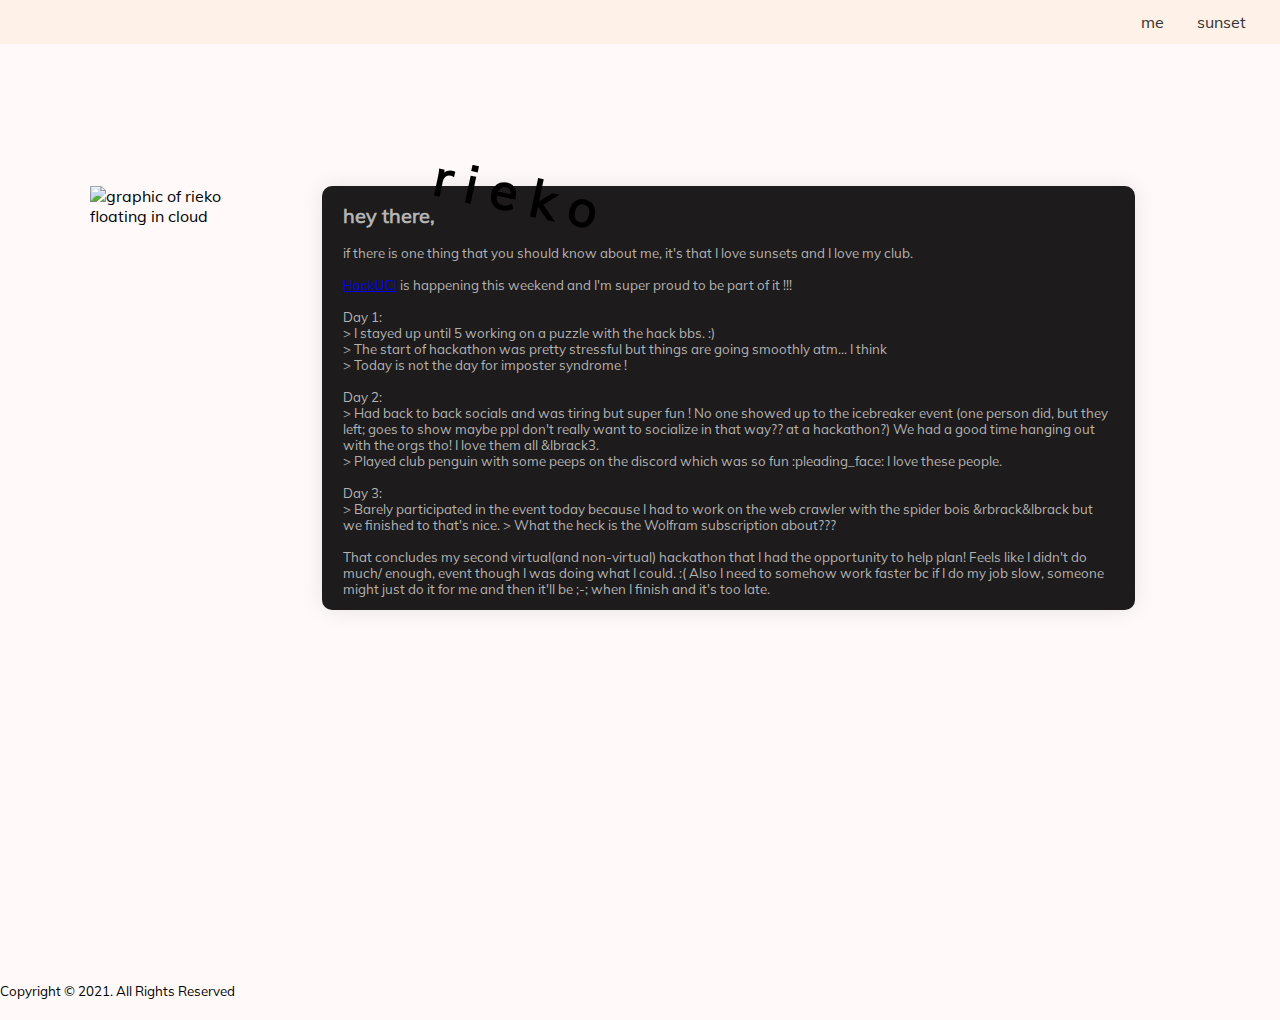
==== index.html @ 096e402c "navbar moved forward" ====
<!DOCTYPE html>
<html>
    <head>
        <title>hello, my name is rieko</title>
        <link rel="icon" href="./rsrc/cloud-icon.png">
        <link rel="stylesheet" href='./styles/styles.css'>
        <link rel="stylesheet" href='./styles/fonts.css'>

        <!-- Global site tag (gtag.js) - Google Analytics -->
        <script async src="https://www.googletagmanager.com/gtag/js?id=G-FPSFDPFFRW"></script>
        <script>
            window.dataLayer = window.dataLayer || [];
            function gtag(){dataLayer.push(arguments);}
            gtag('js', new Date());

            gtag('config', 'G-FPSFDPFFRW');
        </script>

    </head>
    <body>
        <div class="container">
            <div class="inner-container">
                <span class="tooltiptext">ree-A-ko</span>
                <h1>r i e k o</h1>
                
            </div>
            
            <img src="./rsrc/rieko.jpg" alt="graphic of rieko floating in cloud" style="max-width: 50%;" >
            <div class="card">
                <h2>
                hey there,
                </h2>
                <p>
                    if there is one thing that you should know about me,
                    it's that I love sunsets and I love my club.<br><br>

                    <a href="https://www.hackuci.com/">HackUCI</a> is 
                    happening this weekend and I'm super proud to be
                    part of it !!! <br><br>

                    Day 1:<br>
                    &gt I stayed up until 5 working on a puzzle with the hack bbs. :) <br>
                    &gt The start of hackathon was pretty stressful but things are going smoothly atm... I think <br>
                    &gt Today is not the day for imposter syndrome !<br><br>

                    Day 2:<br>
                    &gt Had back to back socials and was tiring but super fun ! 
                    No one showed up to the icebreaker event (one person 
                    did, but they left; goes to show maybe ppl don't really want 
                    to socialize in that way?? at a hackathon?) We had a good 
                    time hanging out with the orgs tho! I love them all &lbrack3.<br>
                    &gt Played club penguin with some peeps on the discord which was
                    so fun :pleading_face: I love these people.<br><br>

                    Day 3:<br>
                    &gt Barely participated in the event today because I had to work
                    on the web crawler with the spider bois &rbrack&lbrack but we 
                    finished to that's nice. 
                    &gt What the heck is the Wolfram subscription about??? <br><br>

                    That concludes my second virtual(and non-virtual) hackathon that
                    I had the opportunity to help plan! Feels like I didn't do much/
                    enough, event though I was doing what I could. :( Also I need to 
                    somehow work faster bc if I do my job slow, someone might just do
                    it for me and then it'll be ;-; when I finish and it's too late.
                </p>
            </div>
        </div>
        
        <div class="navbar">
            <a href="sunset.html">sunset</a>
            <a href="index.html">me</a>
        </div>


        <br>
        <br>
        <br>
        <br>
        <br>
        <br>
        <br>
        <br>
        <br>
        <br>
        <br>
        <br>
        <br>
        <br>
       <footer> <small>Copyright &copy; 2021. All Rights Reserved</small> </footer> 
    </body>
</html>
---- styles/styles.css ----
body {
    background-color: #fffaf9;
    font-family: "Mulish", sans-serif;
    display: inline;
}

.navbar {
    background-color: #fef1e7;
    position: fixed; 
    left: 0;
    top: 0; 
    width: 100%;
}

.navbar a {
    float: right;
    display: block;
    color: #333333;
    padding: 0.75rem 2.1rem 0.75rem 0px;
    text-decoration: none;
}

.navbar a:hover {
    color: black;
}

.container {
    display: flex;
    margin: 7%;
    margin-top: 13%;
    position: relative;
}

.inner-container {
    position:absolute;
    transform: rotate(12deg);
    margin-left: 30%;
    top: -30px;
    left: 10px;
    right: 10px;
    font-size: 2vw;
}

.inner-container .tooltiptext {
    visibility: hidden;
    width: 120px;
    background-color: black;
    color: #fff;
    text-align: center;
    border-radius: 6px;
    padding: 5px 10px;
    
}

.inner-container:hover .tooltiptext {
    visibility: visible;
}


.pictures {
    align-items: center;
    margin-left: auto;
    margin-right: auto;
}

.pictures img{
    display: block;
    margin-top: 2.5rem;
    margin-left: auto;
    margin-right: auto;
    width: 50rem;
    border-radius: 2.5%;
}

.card {
    background-color:#1d1b1b;
    box-shadow: 0px 0px 21px #e9e4e4;
    padding-left: 21px;
    padding-right: 21px;
    margin-left: 5%;
    margin-right: 5%;
    border-radius: 10px;
    width: 100%;
    color: #b4b4b4; 
    font-size: smaller;
}

#card a {
    color: #ffffff;
    background-color: #00ff00;
}
---- styles/fonts.css ----
/* mulish-200 - latin-ext_latin */
@font-face {
    font-family: 'Mulish';
    font-style: light;
    font-weight: 200;
    src: url('./fonts/mulish-v1-latin-ext_latin-200.eot'); /* IE9 Compat Modes */
    src: local(''),
         url('./fonts/mulish-v1-latin-ext_latin-200.eot?#iefix') format('embedded-opentype'), /* IE6-IE8 */
         url('./fonts/mulish-v1-latin-ext_latin-200.woff2') format('woff2'), /* Super Modern Browsers */
         url('./fonts/mulish-v1-latin-ext_latin-200.woff') format('woff'), /* Modern Browsers */
         url('./fonts/mulish-v1-latin-ext_latin-200.ttf') format('truetype'), /* Safari, Android, iOS */
         url('./fonts/mulish-v1-latin-ext_latin-200.svg#Mulish') format('svg'); /* Legacy iOS */
  }
  /* mulish-300 - latin-ext_latin */
  @font-face {
    font-family: 'Mulish';
    font-style: normal;
    font-weight: 300;
    src: url('./fonts/mulish-v1-latin-ext_latin-300.eot'); /* IE9 Compat Modes */
    src: local(''),
         url('./fonts/mulish-v1-latin-ext_latin-300.eot?#iefix') format('embedded-opentype'), /* IE6-IE8 */
         url('./fonts/mulish-v1-latin-ext_latin-300.woff2') format('woff2'), /* Super Modern Browsers */
         url('./fonts/mulish-v1-latin-ext_latin-300.woff') format('woff'), /* Modern Browsers */
         url('./fonts/mulish-v1-latin-ext_latin-300.ttf') format('truetype'), /* Safari, Android, iOS */
         url('./fonts/mulish-v1-latin-ext_latin-300.svg#Mulish') format('svg'); /* Legacy iOS */
  }
  /* mulish-regular - latin-ext_latin */
  @font-face {
    font-family: 'Mulish';
    font-style: normal;
    font-weight: 400;
    src: url('./fonts/mulish-v1-latin-ext_latin-regular.eot'); /* IE9 Compat Modes */
    src: local(''),
         url('./fonts/mulish-v1-latin-ext_latin-regular.eot?#iefix') format('embedded-opentype'), /* IE6-IE8 */
         url('./fonts/mulish-v1-latin-ext_latin-regular.woff2') format('woff2'), /* Super Modern Browsers */
         url('./fonts/mulish-v1-latin-ext_latin-regular.woff') format('woff'), /* Modern Browsers */
         url('./fonts/mulish-v1-latin-ext_latin-regular.ttf') format('truetype'), /* Safari, Android, iOS */
         url('./fonts/mulish-v1-latin-ext_latin-regular.svg#Mulish') format('svg'); /* Legacy iOS */
  }
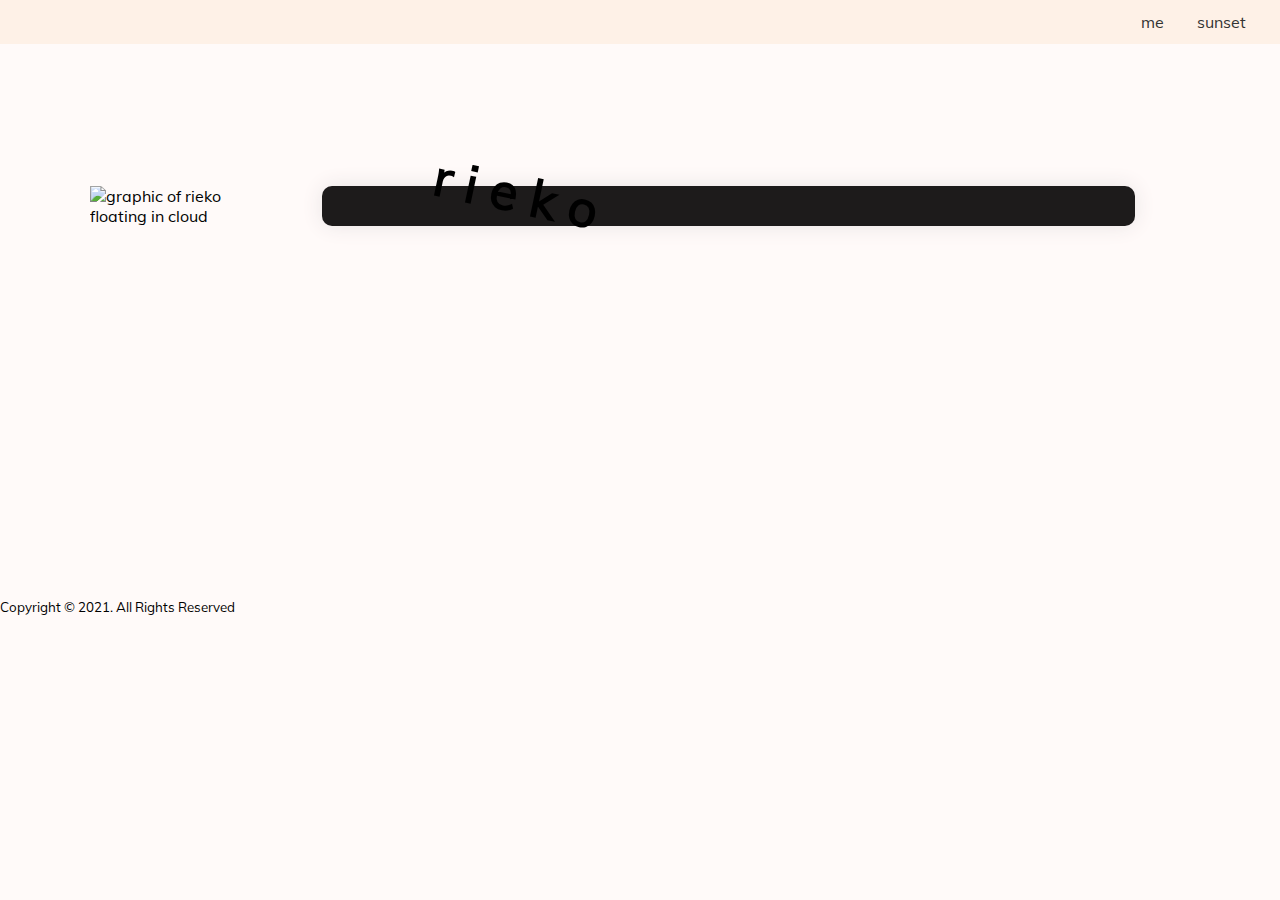
==== commit 4d861f66: "delete some" ====
--- a/index.html
+++ b/index.html
@@ -27,43 +27,6 @@
             
             <img src="./rsrc/rieko.jpg" alt="graphic of rieko floating in cloud" style="max-width: 50%;" >
             <div class="card">
-                <h2>
-                hey there,
-                </h2>
-                <p>
-                    if there is one thing that you should know about me,
-                    it's that I love sunsets and I love my club.<br><br>
-
-                    <a href="https://www.hackuci.com/">HackUCI</a> is 
-                    happening this weekend and I'm super proud to be
-                    part of it !!! <br><br>
-
-                    Day 1:<br>
-                    &gt I stayed up until 5 working on a puzzle with the hack bbs. :) <br>
-                    &gt The start of hackathon was pretty stressful but things are going smoothly atm... I think <br>
-                    &gt Today is not the day for imposter syndrome !<br><br>
-
-                    Day 2:<br>
-                    &gt Had back to back socials and was tiring but super fun ! 
-                    No one showed up to the icebreaker event (one person 
-                    did, but they left; goes to show maybe ppl don't really want 
-                    to socialize in that way?? at a hackathon?) We had a good 
-                    time hanging out with the orgs tho! I love them all &lbrack3.<br>
-                    &gt Played club penguin with some peeps on the discord which was
-                    so fun :pleading_face: I love these people.<br><br>
-
-                    Day 3:<br>
-                    &gt Barely participated in the event today because I had to work
-                    on the web crawler with the spider bois &rbrack&lbrack but we 
-                    finished to that's nice. 
-                    &gt What the heck is the Wolfram subscription about??? <br><br>
-
-                    That concludes my second virtual(and non-virtual) hackathon that
-                    I had the opportunity to help plan! Feels like I didn't do much/
-                    enough, event though I was doing what I could. :( Also I need to 
-                    somehow work faster bc if I do my job slow, someone might just do
-                    it for me and then it'll be ;-; when I finish and it's too late.
-                </p>
             </div>
         </div>
         
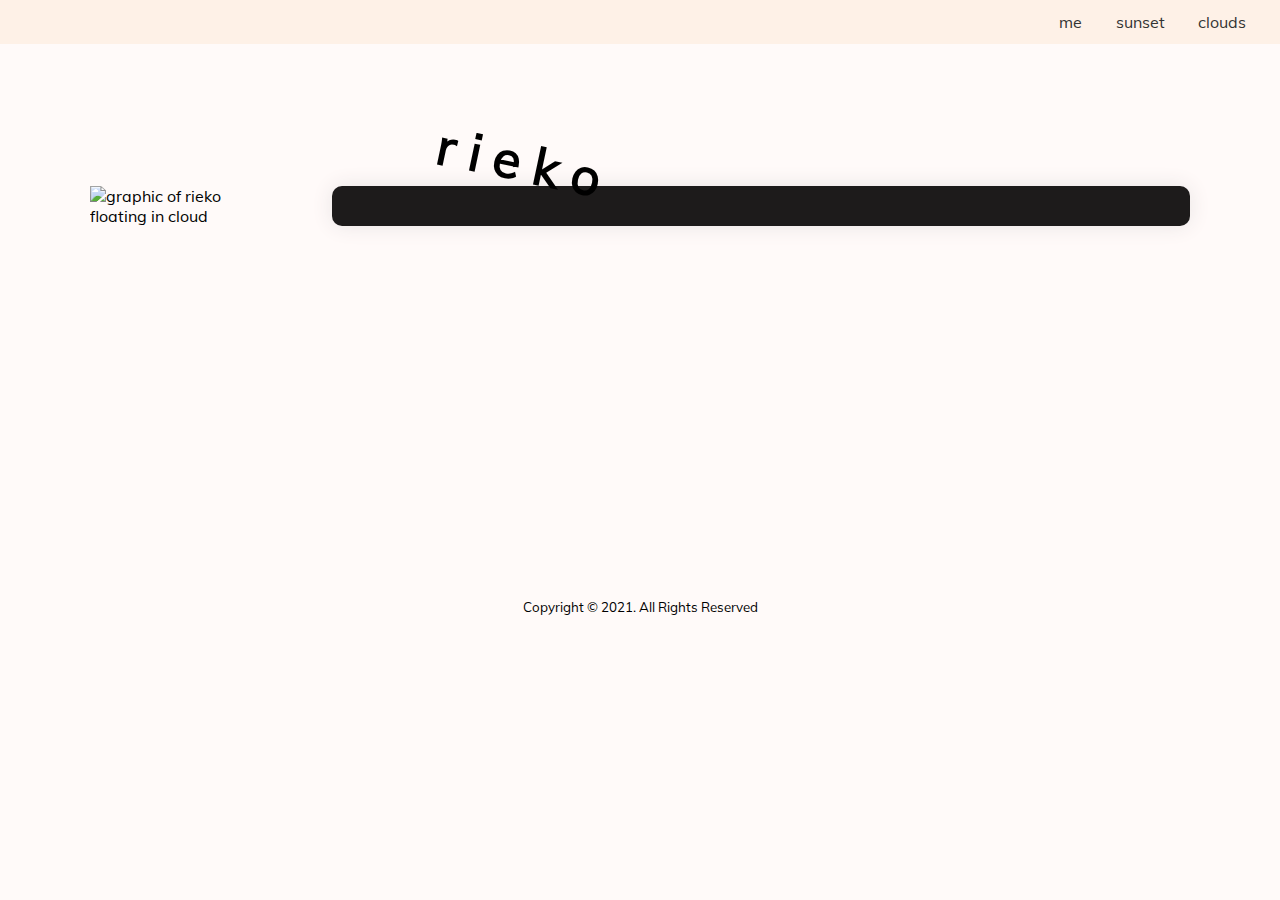
==== commit cd322aa1: "changes to margin for landing page" ====
--- a/index.html
+++ b/index.html
@@ -20,19 +20,22 @@
     <body>
         <div class="container">
             <div class="inner-container">
-                <span class="tooltiptext">ree-A-ko</span>
+                <!--i don't like it so i'll remove it for now-->
+                <!-- <span class="tooltiptext">ree-A-ko</span> -->
                 <h1>r i e k o</h1>
                 
             </div>
             
-            <img src="./rsrc/rieko.jpg" alt="graphic of rieko floating in cloud" style="max-width: 50%;" >
+            <!--how can i make this image brighter-->
+            <img src="./rsrc/snoot-min.png" alt="graphic of rieko floating in cloud" style="max-width: 45vw;" >
             <div class="card">
             </div>
         </div>
         
         <div class="navbar">
+            <a href="clouds.html">clouds</a>
             <a href="sunset.html">sunset</a>
-            <a href="index.html">me</a>
+            <a href=".">me</a>
         </div>
 
 
--- a/styles/styles.css
+++ b/styles/styles.css
@@ -78,7 +78,7 @@
     padding-left: 21px;
     padding-right: 21px;
     margin-left: 5%;
-    margin-right: 5%;
+    /* margin-right: 5%; */
     border-radius: 10px;
     width: 100%;
     color: #b4b4b4; 
@@ -89,3 +89,7 @@
     color: #ffffff;
     background-color: #00ff00;
 }
+
+footer {
+    text-align: center;
+}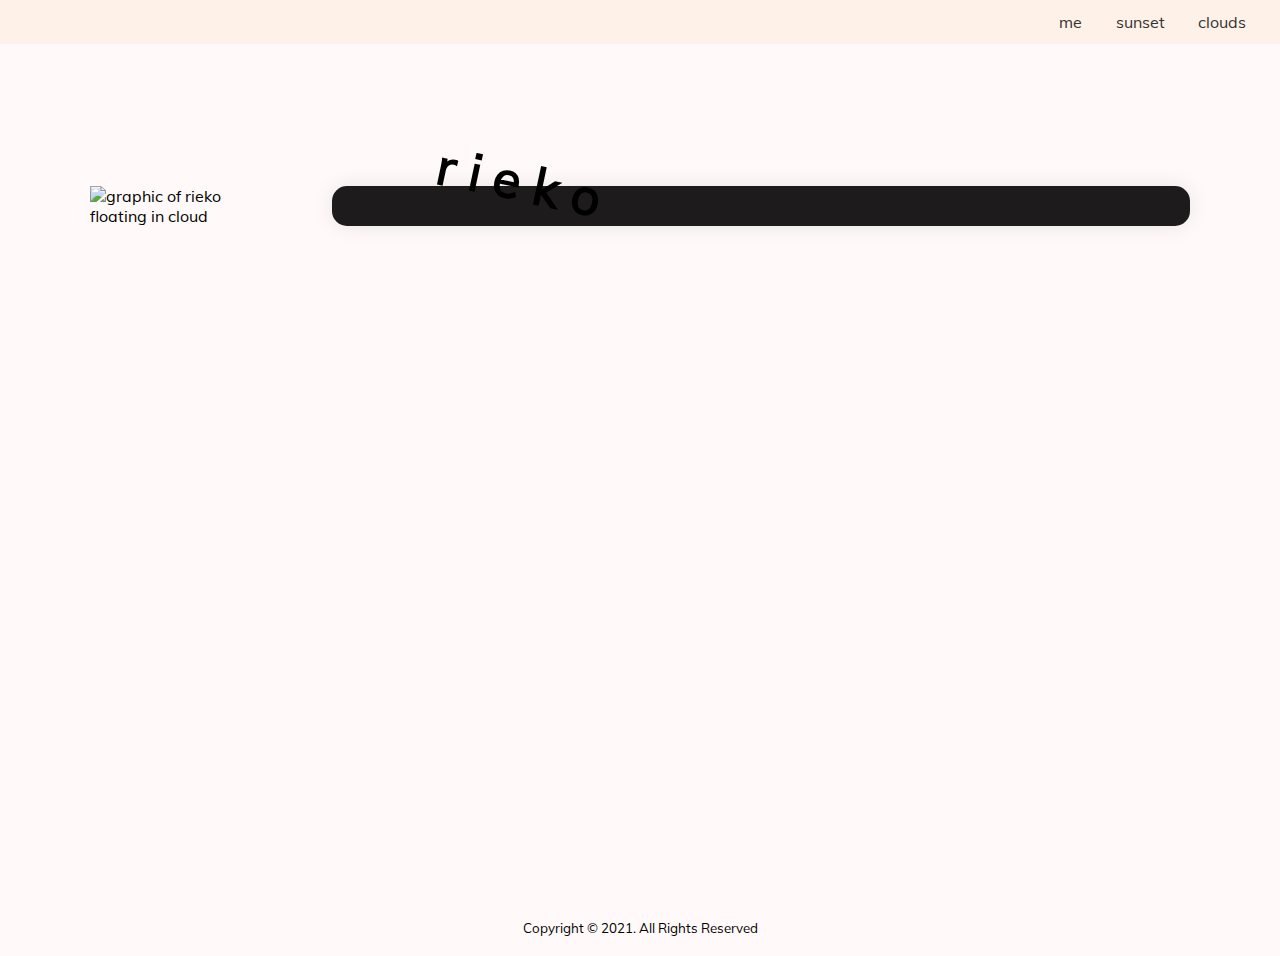
==== commit ef41ee64: "copyright at bottom of the page" ====
--- a/index.html
+++ b/index.html
@@ -18,41 +18,27 @@
 
     </head>
     <body>
-        <div class="container">
-            <div class="inner-container">
-                <!--i don't like it so i'll remove it for now-->
-                <!-- <span class="tooltiptext">ree-A-ko</span> -->
-                <h1>r i e k o</h1>
+        <div class="content-wrapper">
+            <div class="container">
+                <div class="inner-container">
+                    <!--i don't like it so i'll remove it for now-->
+                    <!-- <span class="tooltiptext">ree-A-ko</span> -->
+                    <h1>r i e k o</h1>
+                    
+                </div>
                 
+                <!--how can i make this image brighter-->
+                <img src="./rsrc/snoot-min.png" alt="graphic of rieko floating in cloud" style="max-width: 45vw;" >
+                <div class="card">
+                </div>
             </div>
             
-            <!--how can i make this image brighter-->
-            <img src="./rsrc/snoot-min.png" alt="graphic of rieko floating in cloud" style="max-width: 45vw;" >
-            <div class="card">
+            <div class="navbar">
+                <a href="clouds.html">clouds</a>
+                <a href="sunset.html">sunset</a>
+                <a href=".">me</a>
             </div>
         </div>
-        
-        <div class="navbar">
-            <a href="clouds.html">clouds</a>
-            <a href="sunset.html">sunset</a>
-            <a href=".">me</a>
-        </div>
-
-
-        <br>
-        <br>
-        <br>
-        <br>
-        <br>
-        <br>
-        <br>
-        <br>
-        <br>
-        <br>
-        <br>
-        <br>
-        <br>
-        <br>
-       <footer> <small>Copyright &copy; 2021. All Rights Reserved</small> </footer> 
+        <div class="footer"> <small>Copyright &copy; 2021. All Rights Reserved</small> </div> 
     </body>
 </html>
--- a/styles/styles.css
+++ b/styles/styles.css
@@ -1,4 +1,5 @@
-body {
+html, body {
+    height: 100%;
     background-color: #fffaf9;
     font-family: "Mulish", sans-serif;
     display: inline;
@@ -35,7 +36,7 @@
     position:absolute;
     transform: rotate(12deg);
     margin-left: 30%;
-    top: -30px;
+    top: -1.2vh;
     left: 10px;
     right: 10px;
     font-size: 2vw;
@@ -68,7 +69,8 @@
     margin-top: 2.5rem;
     margin-left: auto;
     margin-right: auto;
-    width: 50rem;
+    width: 82vw;
+    max-width: 50rem;
     border-radius: 2.5%;
 }
 
@@ -78,8 +80,7 @@
     padding-left: 21px;
     padding-right: 21px;
     margin-left: 5%;
-    /* margin-right: 5%; */
-    border-radius: 10px;
+    border-radius: 15px;
     width: 100%;
     color: #b4b4b4; 
     font-size: smaller;
@@ -90,6 +91,14 @@
     background-color: #00ff00;
 }
 
-footer {
-    text-align: center;
+.content-wrapper {
+    overflow: auto;
+    min-height: 100%;
+    margin 0;
+}
+
+.footer {
+    /* margin: 0; */
+    display: flex; 
+    justify-content: center; 
 }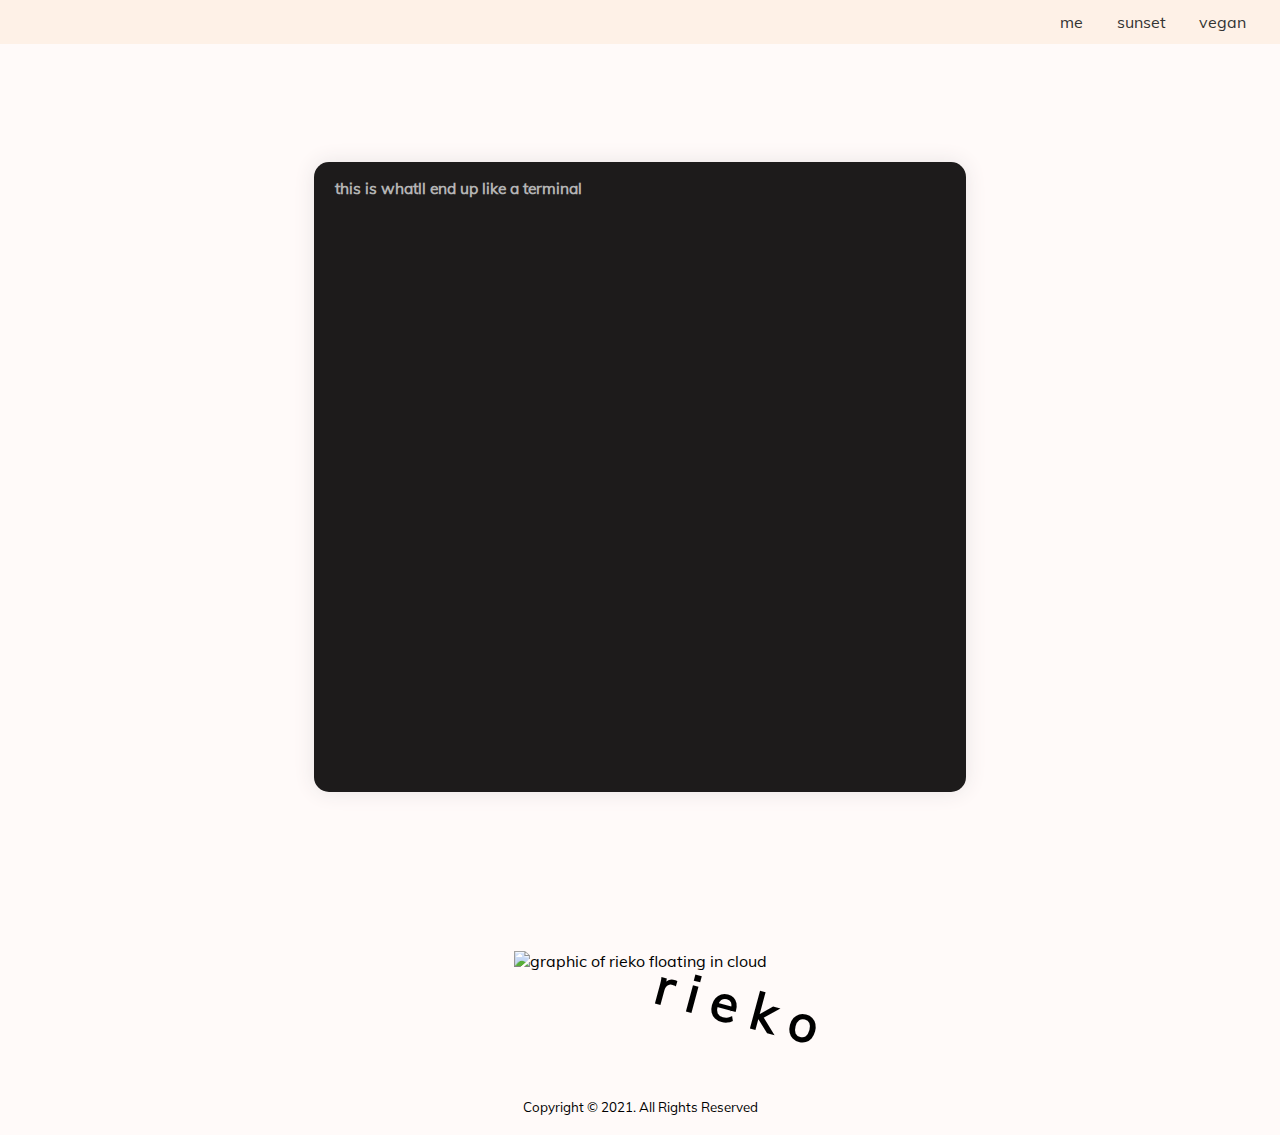
==== commit 4cec118a: "embedded at map !" ====
--- a/index.html
+++ b/index.html
@@ -1,7 +1,12 @@
 <!DOCTYPE html>
 <html>
     <head>
+        <!-- mega meta -->
         <title>hello, my name is rieko</title>
+        <meta charset="utf-8">
+        <meta name="viewport" content="width=device-width, initial-scale=1">
+
+        <!-- styling -->
         <link rel="icon" href="./rsrc/cloud-icon.png">
         <link rel="stylesheet" href='./styles/styles.css'>
         <link rel="stylesheet" href='./styles/fonts.css'>
@@ -18,8 +23,13 @@
 
     </head>
     <body>
+        <!-- <div class="ah">im still proud of you (❁´◡`❁)</div> -->
         <div class="content-wrapper">
             <div class="container">
+                <div class="card">
+                    <h3>this is whatll end up like a terminal</h3>
+                </div>
+                
                 <div class="inner-container">
                     <!--i don't like it so i'll remove it for now-->
                     <!-- <span class="tooltiptext">ree-A-ko</span> -->
@@ -29,12 +39,12 @@
                 
                 <!--how can i make this image brighter-->
                 <img src="./rsrc/snoot-min.png" alt="graphic of rieko floating in cloud" style="max-width: 45vw;" >
-                <div class="card">
-                </div>
+               
             </div>
             
             <div class="navbar">
-                <a href="clouds.html">clouds</a>
+                <!-- <a href="clouds.html">clouds</a> -->
+                <a href="vegan.html">vegan</a>
                 <a href="sunset.html">sunset</a>
                 <a href=".">me</a>
             </div>
--- a/styles/styles.css
+++ b/styles/styles.css
@@ -3,6 +3,12 @@
     background-color: #fffaf9;
     font-family: "Mulish", sans-serif;
     display: inline;
+}
+
+.ah {
+    font-size: smaller;
+    margin-top: 80%;
+    margin-left: 32%
 }
 
 .navbar {
@@ -27,22 +33,28 @@
 
 .container {
     display: flex;
-    margin: 7%;
-    margin-top: 13%;
+    flex-direction: column;
+    justify-content: center;
+    align-items: center;
+    margin-left: auto;
+    margin-right: auto;
+    width: 69%;
+    margin-top: 8%;
+    margin-bottom: 10%;
     position: relative;
 }
 
 .inner-container {
     position:absolute;
-    transform: rotate(12deg);
-    margin-left: 30%;
-    top: -1.2vh;
+    transform: rotate(15deg);
+    margin-left: 50%;
+    top: 90vh;
     left: 10px;
     right: 10px;
     font-size: 2vw;
 }
 
-.inner-container .tooltiptext {
+/* .inner-container .tooltiptext {
     visibility: hidden;
     width: 120px;
     background-color: black;
@@ -55,7 +67,7 @@
 
 .inner-container:hover .tooltiptext {
     visibility: visible;
-}
+} */
 
 
 .pictures {
@@ -79,11 +91,12 @@
     box-shadow: 0px 0px 21px #e9e4e4;
     padding-left: 21px;
     padding-right: 21px;
-    margin-left: 5%;
     border-radius: 15px;
-    width: 100%;
+    width: 69%;
+    height: 70vh;
     color: #b4b4b4; 
     font-size: smaller;
+    margin-bottom: 18%;
 }
 
 #card a {
@@ -94,11 +107,22 @@
 .content-wrapper {
     overflow: auto;
     min-height: 100%;
-    margin 0;
+    margin-top: 2.5rem;
+    margin-left: auto;
+    margin-right: auto;
+    /* margin 0; */
 }
 
 .footer {
     /* margin: 0; */
     display: flex; 
     justify-content: center; 
+}
+
+.map {
+    text-align: center;
+    display: block;
+    margin-top: 2.5rem;
+    margin-left: auto;
+    margin-right: auto;
 }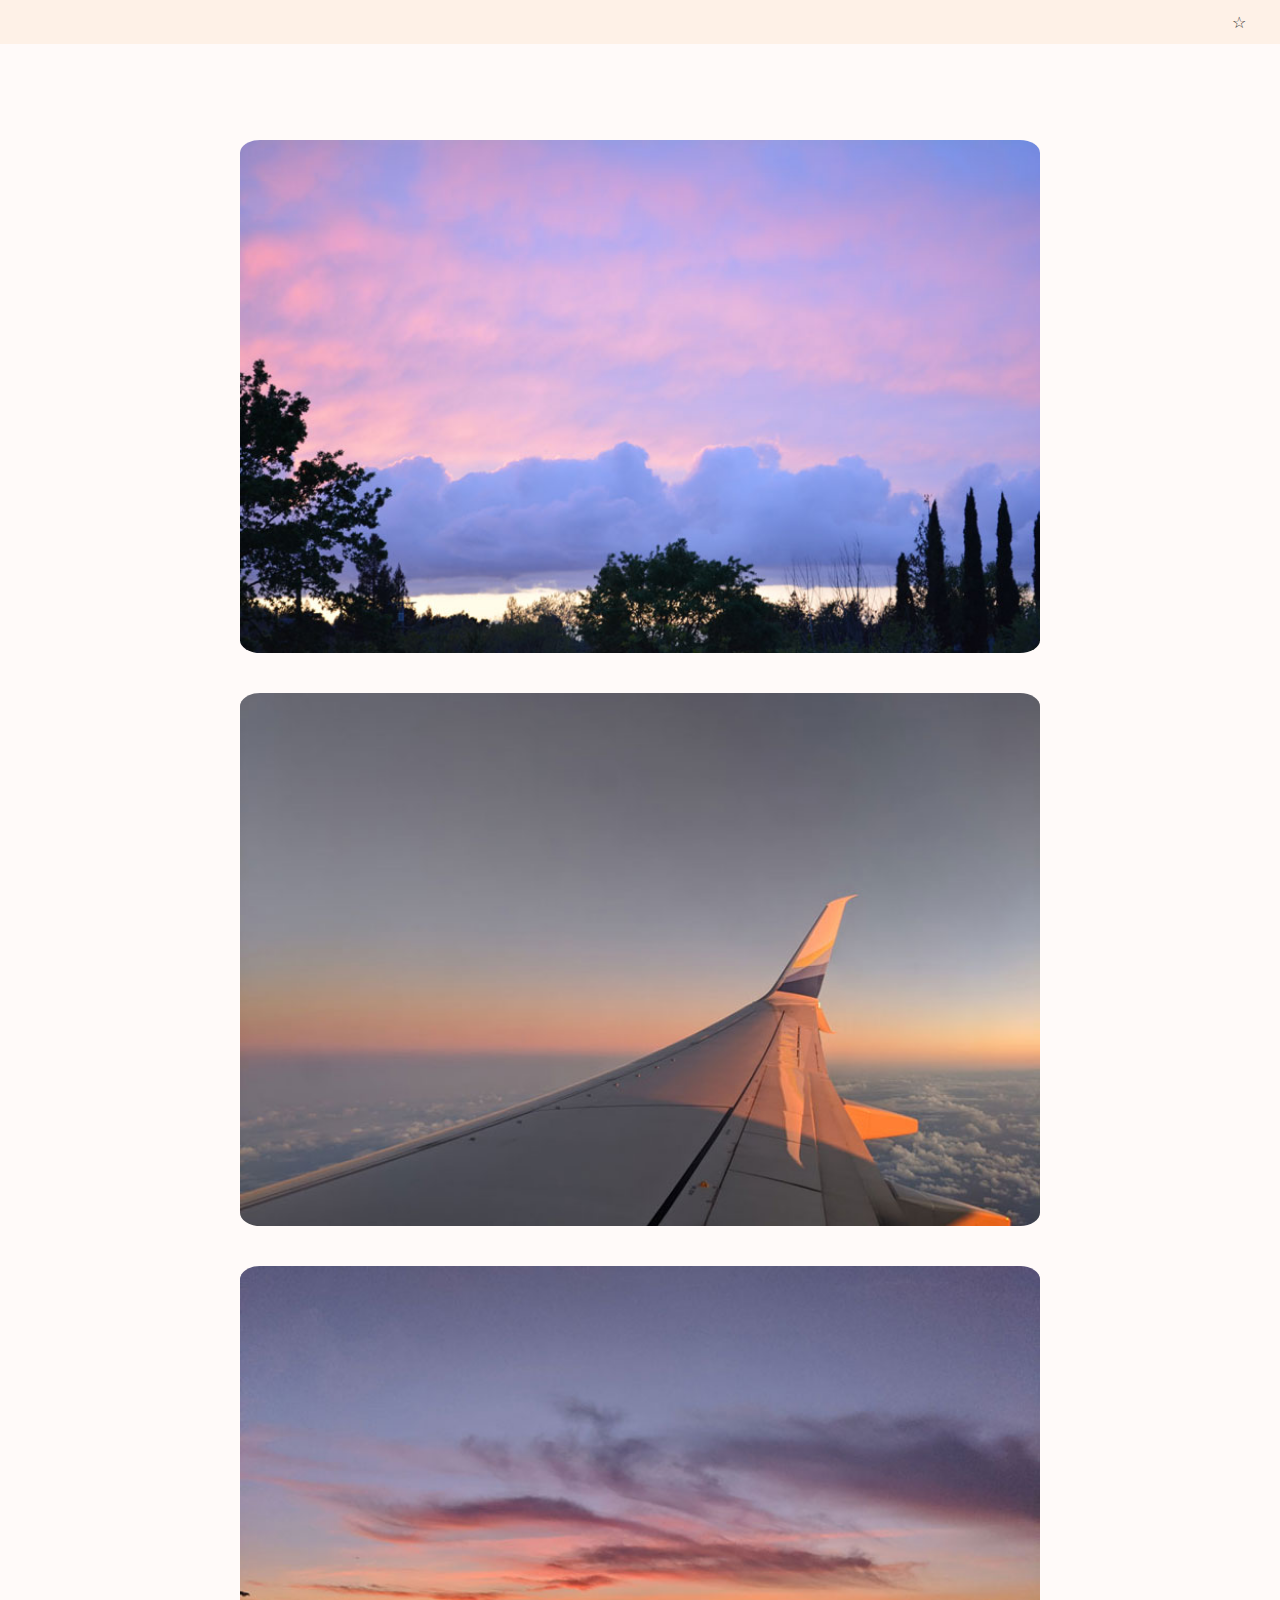
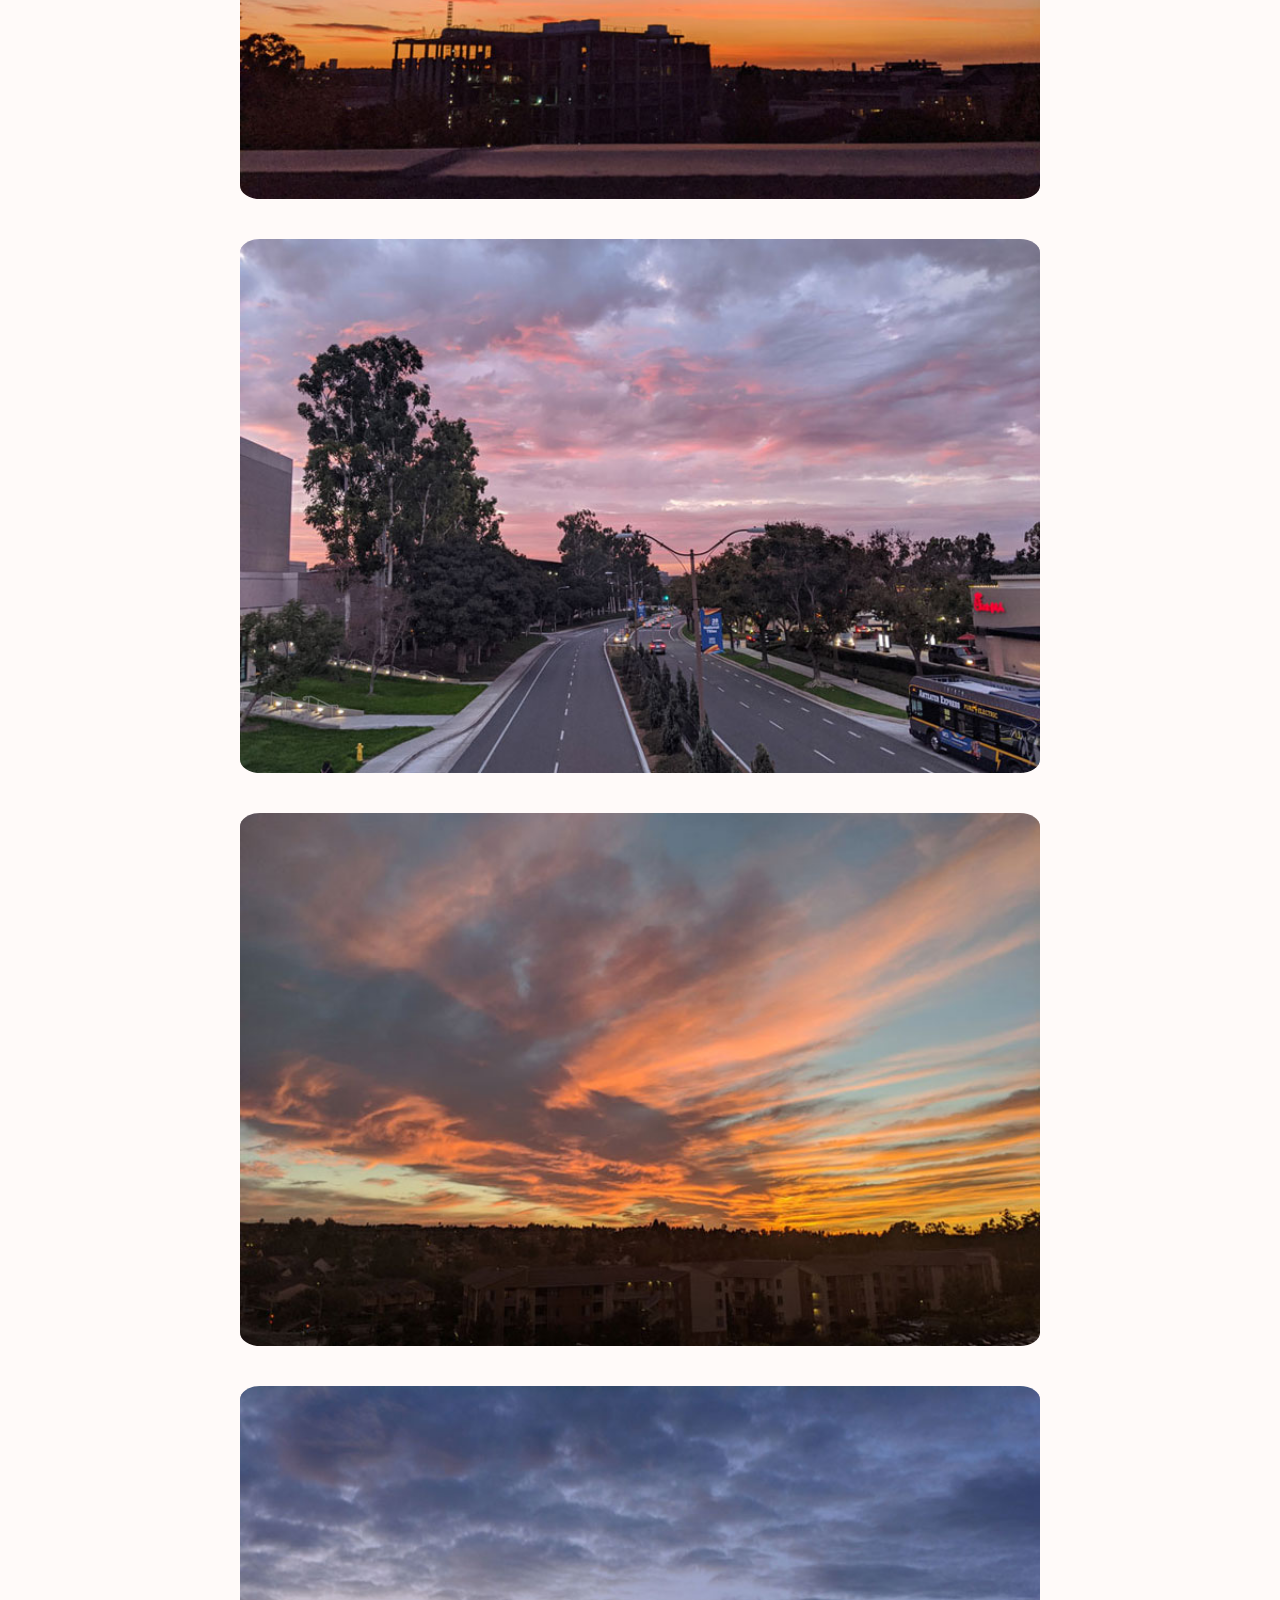
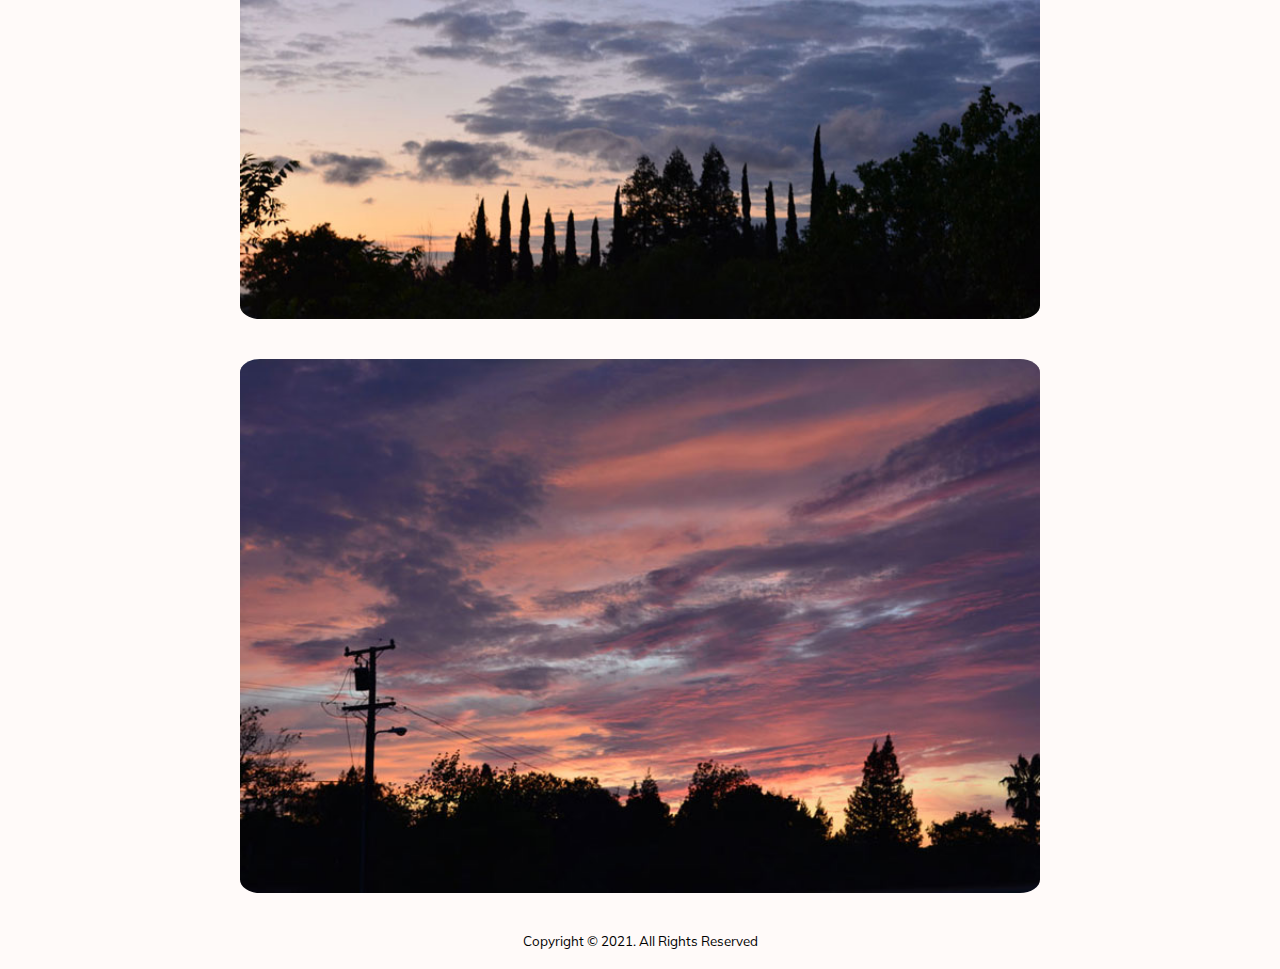
==== commit fb5356a9: "sunsets only while the rest is under construction" ====
--- a/index.html
+++ b/index.html
@@ -25,28 +25,42 @@
     <body>
         <!-- <div class="ah">im still proud of you (❁´◡`❁)</div> -->
         <div class="content-wrapper">
-            <div class="container">
-                <div class="card">
+            <div class="pictures">
+                <br>
+                <br>
+                <img src="./rsrc/uno.jpg" alt="">
+                <img src="./rsrc/dos.jpg" alt="">
+                <img src="./rsrc/tres.jpg" alt="">
+                <img src="./rsrc/four.jpg" alt="">
+                <img src="./rsrc/five.jpg" alt="">
+                <img src="./rsrc/six.jpg" alt="">
+                <img src="./rsrc/seven.jpg" alt="">
+                <br>
+                <br>
+            </div>
+
+            <!-- <div class="container"> -->
+                <!-- <div class="card">
                     <h3>this is whatll end up like a terminal</h3>
-                </div>
+                </div> -->
                 
-                <div class="inner-container">
+                <!-- <div class="inner-container"> -->
                     <!--i don't like it so i'll remove it for now-->
                     <!-- <span class="tooltiptext">ree-A-ko</span> -->
-                    <h1>r i e k o</h1>
-                    
-                </div>
+                    <!-- <h1>r i e k o</h1> -->                    
+                <!-- </div> -->
                 
                 <!--how can i make this image brighter-->
-                <img src="./rsrc/snoot-min.png" alt="graphic of rieko floating in cloud" style="max-width: 45vw;" >
+                <!-- <img src="./rsrc/snoot-min.png" alt="graphic of rieko floating in cloud" style="max-width: 45vw;" > -->
                
-            </div>
+            <!-- </div> -->
             
             <div class="navbar">
+                <a href=".">☆</a>
                 <!-- <a href="clouds.html">clouds</a> -->
-                <a href="vegan.html">vegan</a>
-                <a href="sunset.html">sunset</a>
-                <a href=".">me</a>
+                <!-- <a href="vegan.html">vegan</a> -->
+                <!-- <a href="sunset.html">sunset</a> -->
+                <!-- <a href=".">me</a> -->
             </div>
         </div>
         <div class="footer"> <small>Copyright &copy; 2021. All Rights Reserved</small> </div> 
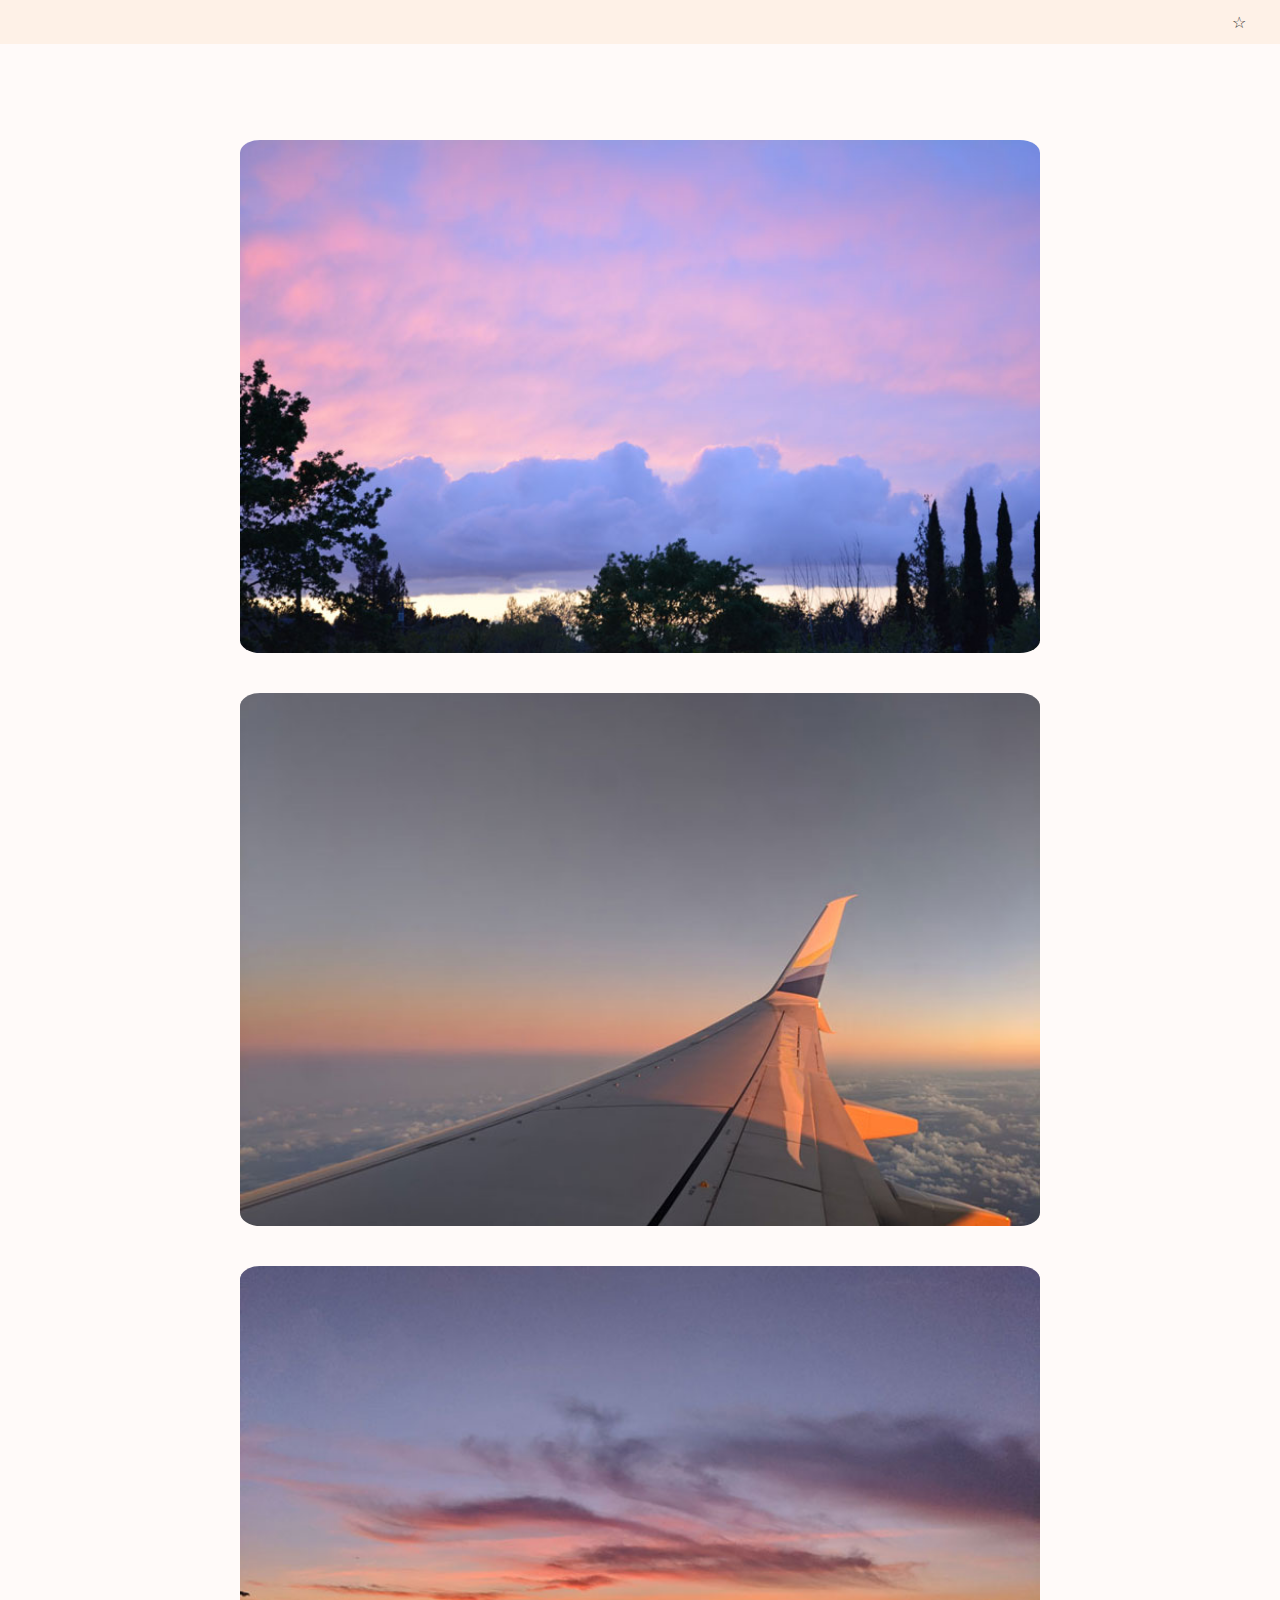
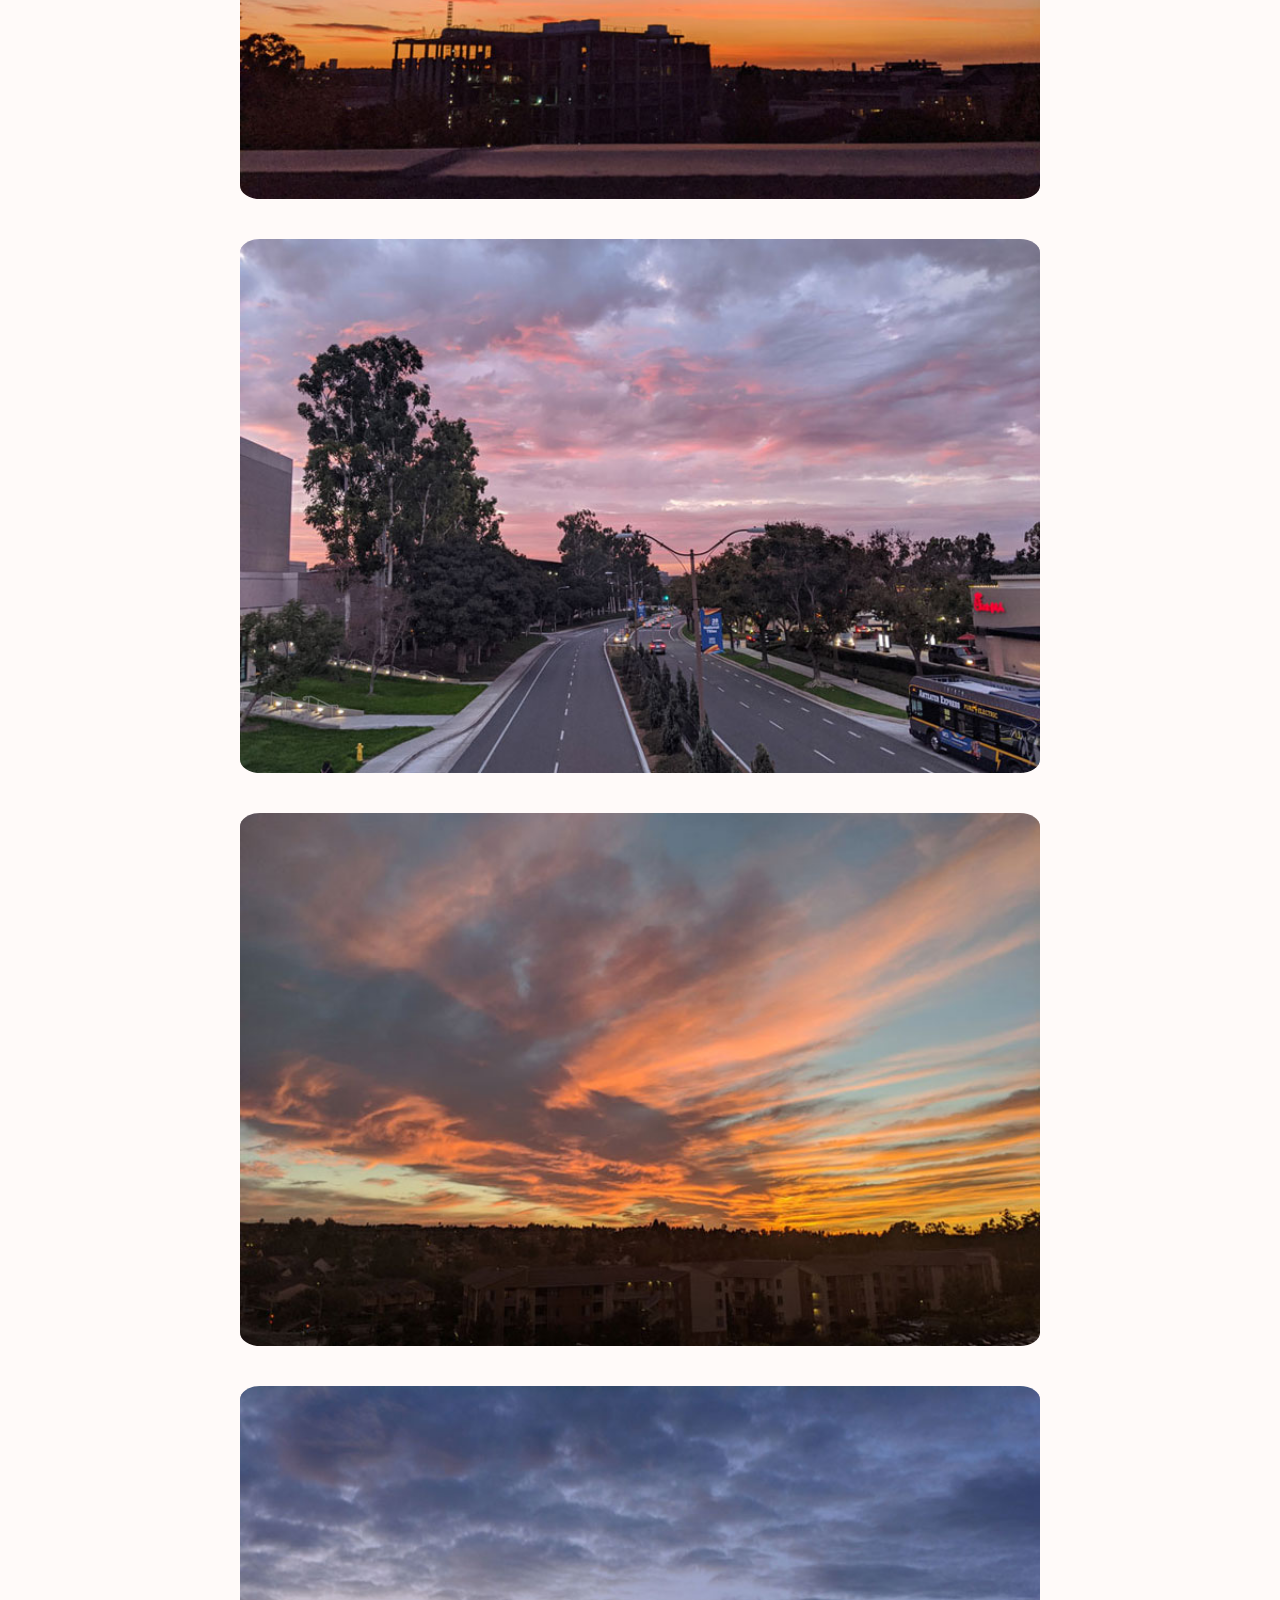
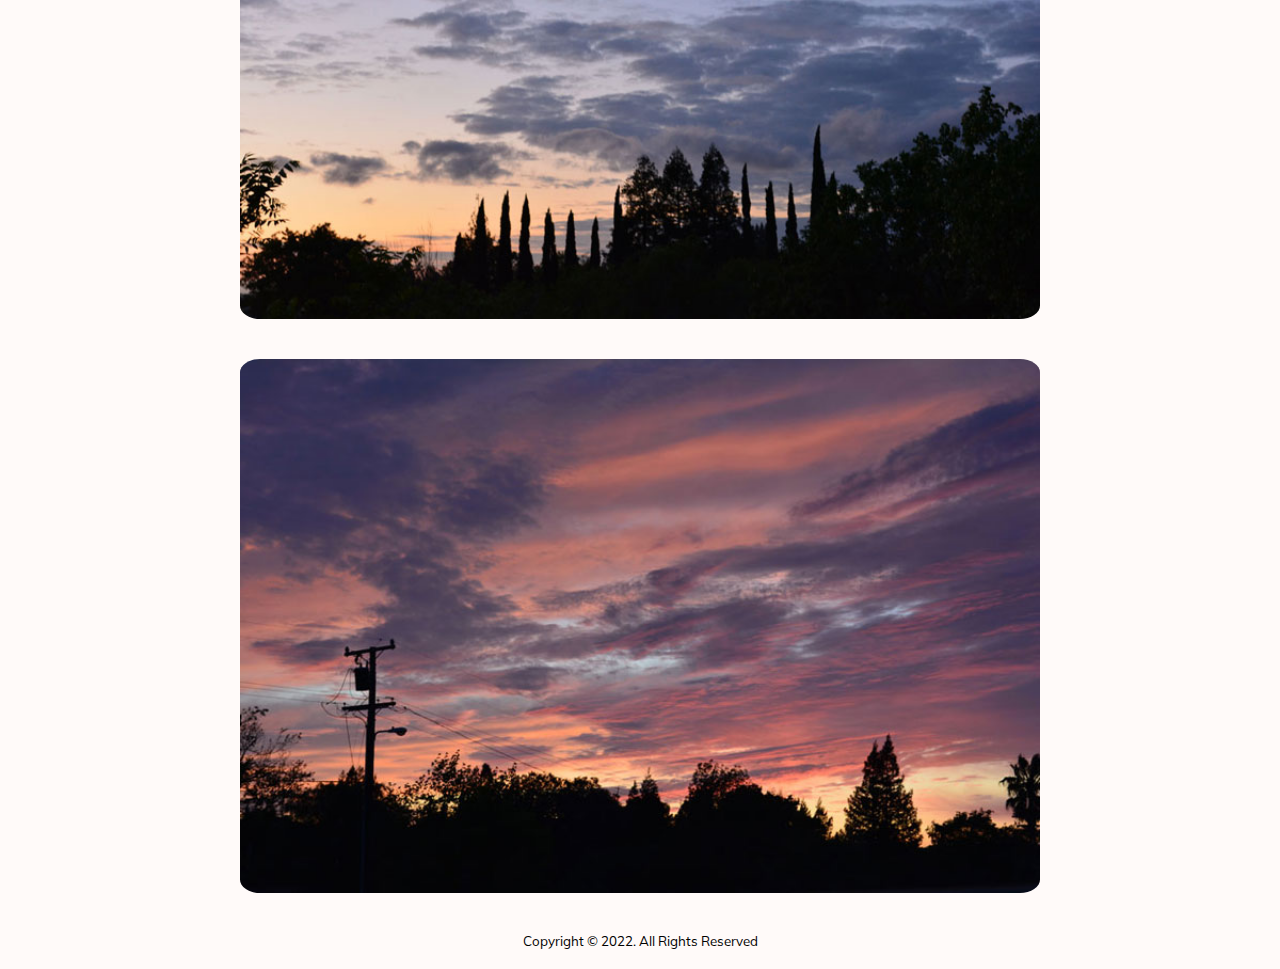
==== commit fd3d0fc8: "updated 'copyright' to 2022" ====
--- a/index.html
+++ b/index.html
@@ -63,6 +63,6 @@
                 <!-- <a href=".">me</a> -->
             </div>
         </div>
-        <div class="footer"> <small>Copyright &copy; 2021. All Rights Reserved</small> </div> 
+        <div class="footer"> <small>Copyright &copy; 2022. All Rights Reserved</small> </div> 
     </body>
 </html>
